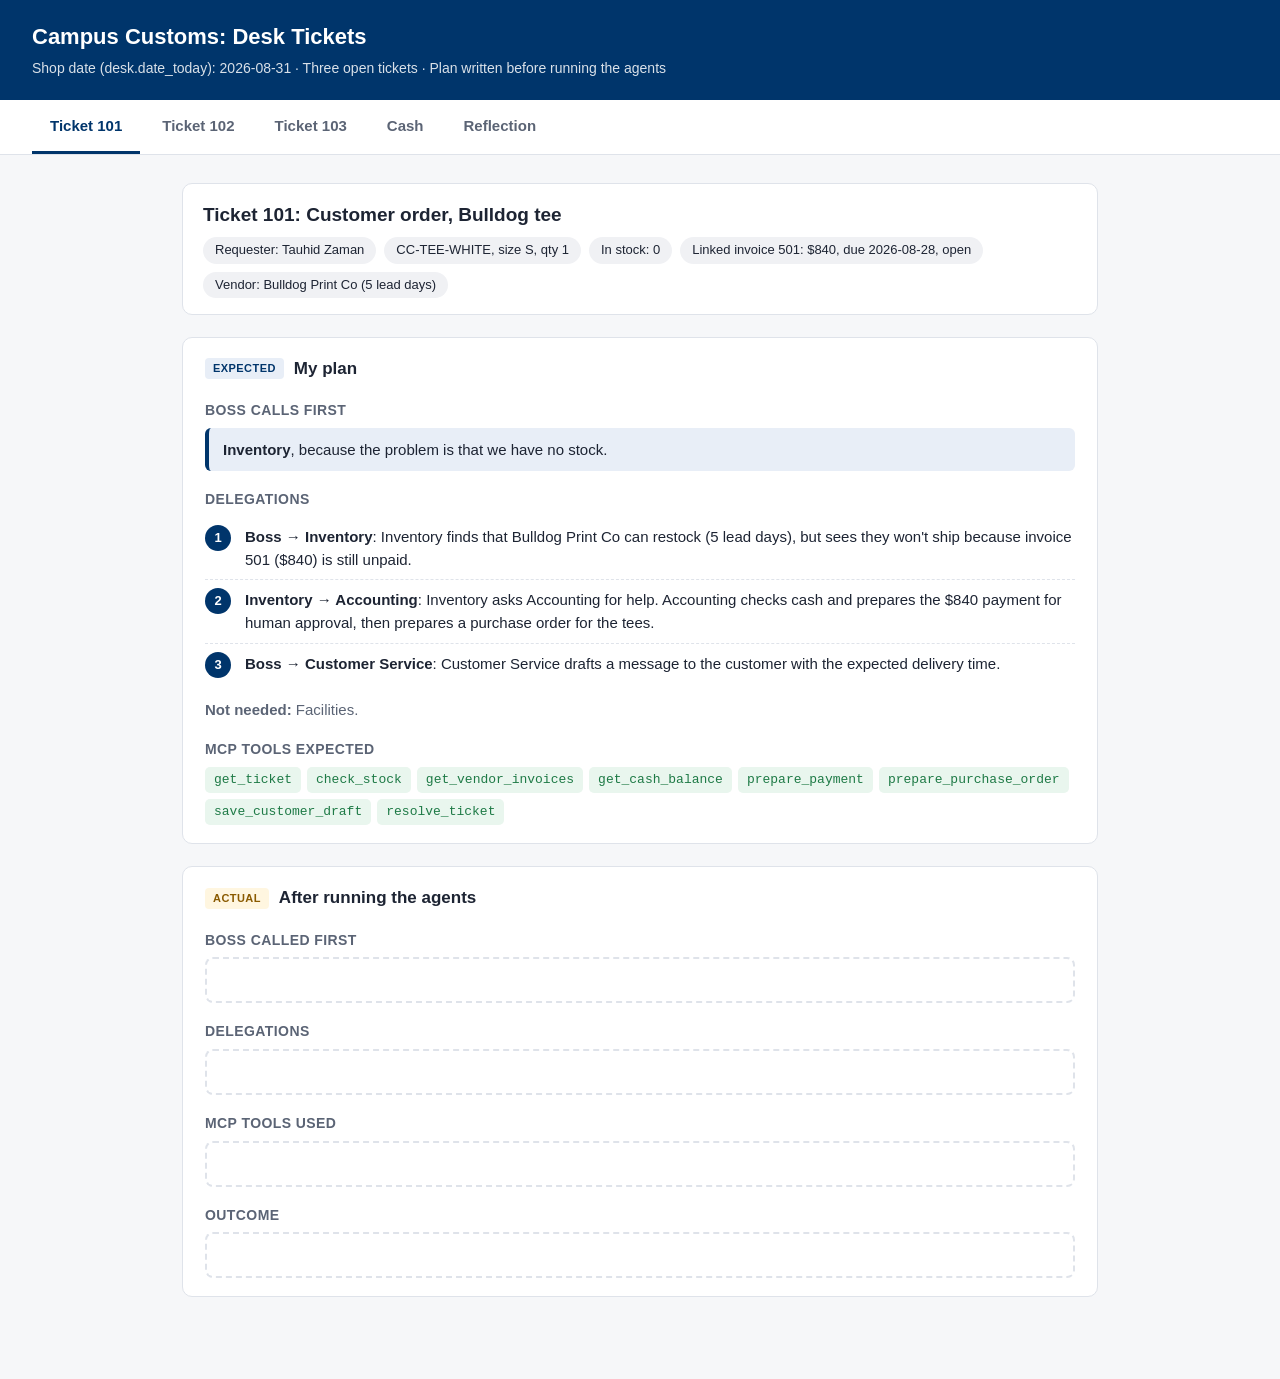
==== output/desk_tickets.html @ 5c773a3f "Problem 6: desk_tickets.html with expected plans for tickets 101-103 Co-Authored-By: Claude Opus 5.5" ====
<!DOCTYPE html>
<html lang="en">
<head>
<meta charset="utf-8">
<meta name="viewport" content="width=device-width, initial-scale=1">
<title>Campus Customs: Desk Tickets</title>
<style>
  :root {
    --bg: #f6f7f9; --card: #fff; --ink: #1d2433; --muted: #5b6475; --line: #dfe3ea;
    --blue: #00356b; --blue-soft: #e8eef7; --green-soft: #e9f6ee; --green: #1e7a46;
    --amber-soft: #fff6e0; --amber: #8a5a00; --gray-soft: #f0f1f4;
  }
  * { box-sizing: border-box; }
  body { margin: 0; font: 15px/1.55 -apple-system, BlinkMacSystemFont, "Segoe UI", Roboto, Helvetica, Arial, sans-serif; background: var(--bg); color: var(--ink); }
  header { background: var(--blue); color: #fff; padding: 20px 32px; }
  header h1 { margin: 0; font-size: 22px; }
  header p { margin: 4px 0 0; opacity: .85; font-size: 14px; }
  nav { display: flex; gap: 4px; padding: 0 32px; background: var(--card); border-bottom: 1px solid var(--line); position: sticky; top: 0; }
  nav button { border: 0; background: none; padding: 14px 18px; font: inherit; font-weight: 600; color: var(--muted); cursor: pointer; border-bottom: 3px solid transparent; }
  nav button:hover { color: var(--ink); }
  nav button[aria-selected="true"] { color: var(--blue); border-bottom-color: var(--blue); }
  main { max-width: 980px; margin: 0 auto; padding: 28px 32px 60px; }
  .panel { display: none; }
  .panel.active { display: block; }
  .summary { background: var(--card); border: 1px solid var(--line); border-radius: 10px; padding: 16px 20px; margin-bottom: 22px; }
  .summary h2 { margin: 0 0 8px; font-size: 19px; }
  .facts { display: flex; flex-wrap: wrap; gap: 8px; margin: 0; padding: 0; list-style: none; }
  .facts li { background: var(--gray-soft); border-radius: 999px; padding: 3px 12px; font-size: 13px; }
  section.block { background: var(--card); border: 1px solid var(--line); border-radius: 10px; padding: 18px 22px; margin-bottom: 22px; }
  section.block > h3 { margin: 0 0 12px; font-size: 17px; display: flex; align-items: center; gap: 10px; }
  .tag { font-size: 11px; font-weight: 700; letter-spacing: .04em; text-transform: uppercase; padding: 2px 8px; border-radius: 4px; }
  .tag.expected { background: var(--blue-soft); color: var(--blue); }
  .tag.actual { background: var(--amber-soft); color: var(--amber); }
  h4 { margin: 18px 0 6px; font-size: 14px; color: var(--muted); text-transform: uppercase; letter-spacing: .03em; }
  .first-call { background: var(--blue-soft); border-left: 4px solid var(--blue); padding: 10px 14px; border-radius: 6px; }
  ol.flow { margin: 0; padding-left: 0; list-style: none; counter-reset: step; }
  ol.flow li { counter-increment: step; position: relative; padding: 8px 0 8px 40px; border-bottom: 1px dashed var(--line); }
  ol.flow li:last-child { border-bottom: 0; }
  ol.flow li::before { content: counter(step); position: absolute; left: 0; top: 8px; width: 26px; height: 26px; border-radius: 50%; background: var(--blue); color: #fff; font-size: 13px; font-weight: 700; display: grid; place-items: center; }
  .hand { font-weight: 700; white-space: nowrap; }
  .tools { display: flex; flex-wrap: wrap; gap: 6px; }
  .tools code { background: var(--green-soft); color: var(--green); padding: 3px 9px; border-radius: 5px; font-size: 13px; }
  .tools code.maybe { background: var(--gray-soft); color: var(--muted); border: 1px dashed #b9bfca; }
  .not-needed { color: var(--muted); }
  .empty { border: 2px dashed var(--line); border-radius: 8px; padding: 14px 16px; color: var(--muted); min-height: 46px; }
  .coming { text-align: center; padding: 70px 20px; color: var(--muted); background: var(--card); border: 2px dashed var(--line); border-radius: 10px; font-size: 17px; }
</style>
</head>
<body>
<header>
  <h1>Campus Customs: Desk Tickets</h1>
  <p>Shop date (desk.date_today): 2026-08-31 · Three open tickets · Plan written before running the agents</p>
</header>

<nav role="tablist">
  <button role="tab" data-tab="t101" aria-selected="true">Ticket 101</button>
  <button role="tab" data-tab="t102" aria-selected="false">Ticket 102</button>
  <button role="tab" data-tab="t103" aria-selected="false">Ticket 103</button>
  <button role="tab" data-tab="cash" aria-selected="false">Cash</button>
  <button role="tab" data-tab="reflection" aria-selected="false">Reflection</button>
</nav>

<main>

<!-- ============================== TICKET 101 ============================== -->
<div class="panel active" id="t101" role="tabpanel">
  <div class="summary">
    <h2>Ticket 101: Customer order, Bulldog tee</h2>
    <ul class="facts">
      <li>Requester: Tauhid Zaman</li>
      <li>CC-TEE-WHITE, size S, qty 1</li>
      <li>In stock: 0</li>
      <li>Linked invoice 501: $840, due 2026-08-28, open</li>
      <li>Vendor: Bulldog Print Co (5 lead days)</li>
    </ul>
  </div>

  <section class="block">
    <h3><span class="tag expected">Expected</span> My plan</h3>

    <h4>Boss calls first</h4>
    <div class="first-call"><strong>Inventory</strong>, because the problem is that we have no stock.</div>

    <h4>Delegations</h4>
    <ol class="flow">
      <li><span class="hand">Boss → Inventory</span>: Inventory finds that Bulldog Print Co can restock (5 lead days), but sees they won't ship because invoice 501 ($840) is still unpaid.</li>
      <li><span class="hand">Inventory → Accounting</span>: Inventory asks Accounting for help. Accounting checks cash and prepares the $840 payment for human approval, then prepares a purchase order for the tees.</li>
      <li><span class="hand">Boss → Customer Service</span>: Customer Service drafts a message to the customer with the expected delivery time.</li>
    </ol>
    <p class="not-needed"><strong>Not needed:</strong> Facilities.</p>

    <h4>MCP tools expected</h4>
    <div class="tools">
      <code>get_ticket</code><code>check_stock</code><code>get_vendor_invoices</code><code>get_cash_balance</code><code>prepare_payment</code><code>prepare_purchase_order</code><code>save_customer_draft</code><code>resolve_ticket</code>
    </div>
  </section>

  <section class="block">
    <h3><span class="tag actual">Actual</span> After running the agents</h3>
    <h4>Boss called first</h4><div class="empty"></div>
    <h4>Delegations</h4><div class="empty"></div>
    <h4>MCP tools used</h4><div class="empty"></div>
    <h4>Outcome</h4><div class="empty"></div>
  </section>
</div>

<!-- ============================== TICKET 102 ============================== -->
<div class="panel" id="t102" role="tabpanel">
  <div class="summary">
    <h2>Ticket 102: Rent notice</h2>
    <ul class="facts">
      <li>Requester: Elm City Properties</li>
      <li>Lease 1: Chapel Street shop</li>
      <li>Rent: $2,400</li>
      <li>Due: 2026-09-02</li>
      <li>Checking: $3,400</li>
    </ul>
  </div>

  <section class="block">
    <h3><span class="tag expected">Expected</span> My plan</h3>

    <h4>Boss calls first</h4>
    <div class="first-call"><strong>Facilities</strong>, because rent is a lease issue.</div>

    <h4>Delegations</h4>
    <ol class="flow">
      <li><span class="hand">Boss → Facilities</span>: Facilities checks the lease and compares the due date to desk.date_today to see if it's overdue.</li>
      <li><span class="hand">Facilities → Accounting</span>: Facilities asks Accounting to pay. Accounting checks that checking ($3,400) covers it and prepares the $2,400 payment for human approval.</li>
    </ol>
    <p class="not-needed"><strong>Not needed:</strong> Inventory and Customer Service, since the landlord isn't a customer.</p>

    <h4>MCP tools expected</h4>
    <div class="tools">
      <code>get_ticket</code><code>get_desk_date</code><code>get_lease</code><code>get_cash_balance</code><code>prepare_payment</code><code>resolve_ticket</code>
    </div>
  </section>

  <section class="block">
    <h3><span class="tag actual">Actual</span> After running the agents</h3>
    <h4>Boss called first</h4><div class="empty"></div>
    <h4>Delegations</h4><div class="empty"></div>
    <h4>MCP tools used</h4><div class="empty"></div>
    <h4>Outcome</h4><div class="empty"></div>
  </section>
</div>

<!-- ============================== TICKET 103 ============================== -->
<div class="panel" id="t103" role="tabpanel">
  <div class="summary">
    <h2>Ticket 103: Price override, bulk hoodie discount</h2>
    <ul class="facts">
      <li>Requester: Yale AI Club</li>
      <li>CC-HOOD-NAVY, size M, qty 20</li>
      <li>In stock: 8 (12 short)</li>
      <li>Unit cost $22 · List $58</li>
    </ul>
  </div>

  <section class="block">
    <h3><span class="tag expected">Expected</span> My plan</h3>

    <h4>Boss calls first</h4>
    <div class="first-call"><strong>Inventory</strong>, because we can't promise a price before knowing we can fill the order.</div>

    <h4>Delegations</h4>
    <ol class="flow">
      <li><span class="hand">Boss → Inventory</span>: Inventory finds we're 12 short and checks which vendor can restock.</li>
      <li><span class="hand">Inventory (or Boss) → Accounting</span>: Accounting checks the margin on the requested discount against the $22 cost, and whether we have cash for 12 more (about $264), which may be tight after rent and the invoice.</li>
      <li><span class="hand">Boss decides</span>: Boss makes the final call.</li>
      <li><span class="hand">Boss → Customer Service</span>: Customer Service drafts a reply to the customer: approve, counteroffer, or a partial order of 8 now.</li>
    </ol>
    <p class="not-needed"><strong>Not needed:</strong> Facilities.</p>

    <h4>MCP tools expected</h4>
    <div class="tools">
      <code>get_ticket</code><code>check_stock</code><code>get_vendor_invoices</code><code>get_cash_balance</code><code class="maybe" title="Only if the Boss approves restocking">prepare_purchase_order (maybe)</code><code>save_customer_draft</code><code>resolve_ticket</code>
    </div>
  </section>

  <section class="block">
    <h3><span class="tag actual">Actual</span> After running the agents</h3>
    <h4>Boss called first</h4><div class="empty"></div>
    <h4>Delegations</h4><div class="empty"></div>
    <h4>MCP tools used</h4><div class="empty"></div>
    <h4>Outcome</h4><div class="empty"></div>
  </section>
</div>

<!-- ============================== CASH / REFLECTION ============================== -->
<div class="panel" id="cash" role="tabpanel">
  <div class="coming">Cash: coming later.</div>
</div>

<div class="panel" id="reflection" role="tabpanel">
  <div class="coming">Reflection: coming later.</div>
</div>

</main>

<script>
  const tabs = document.querySelectorAll('nav button');
  function show(id) {
    tabs.forEach(b => b.setAttribute('aria-selected', b.dataset.tab === id));
    document.querySelectorAll('.panel').forEach(p => p.classList.toggle('active', p.id === id));
    history.replaceState(null, '', '#' + id);
  }
  tabs.forEach(b => b.addEventListener('click', () => show(b.dataset.tab)));
  if (location.hash && document.getElementById(location.hash.slice(1))) show(location.hash.slice(1));
</script>
</body>
</html>
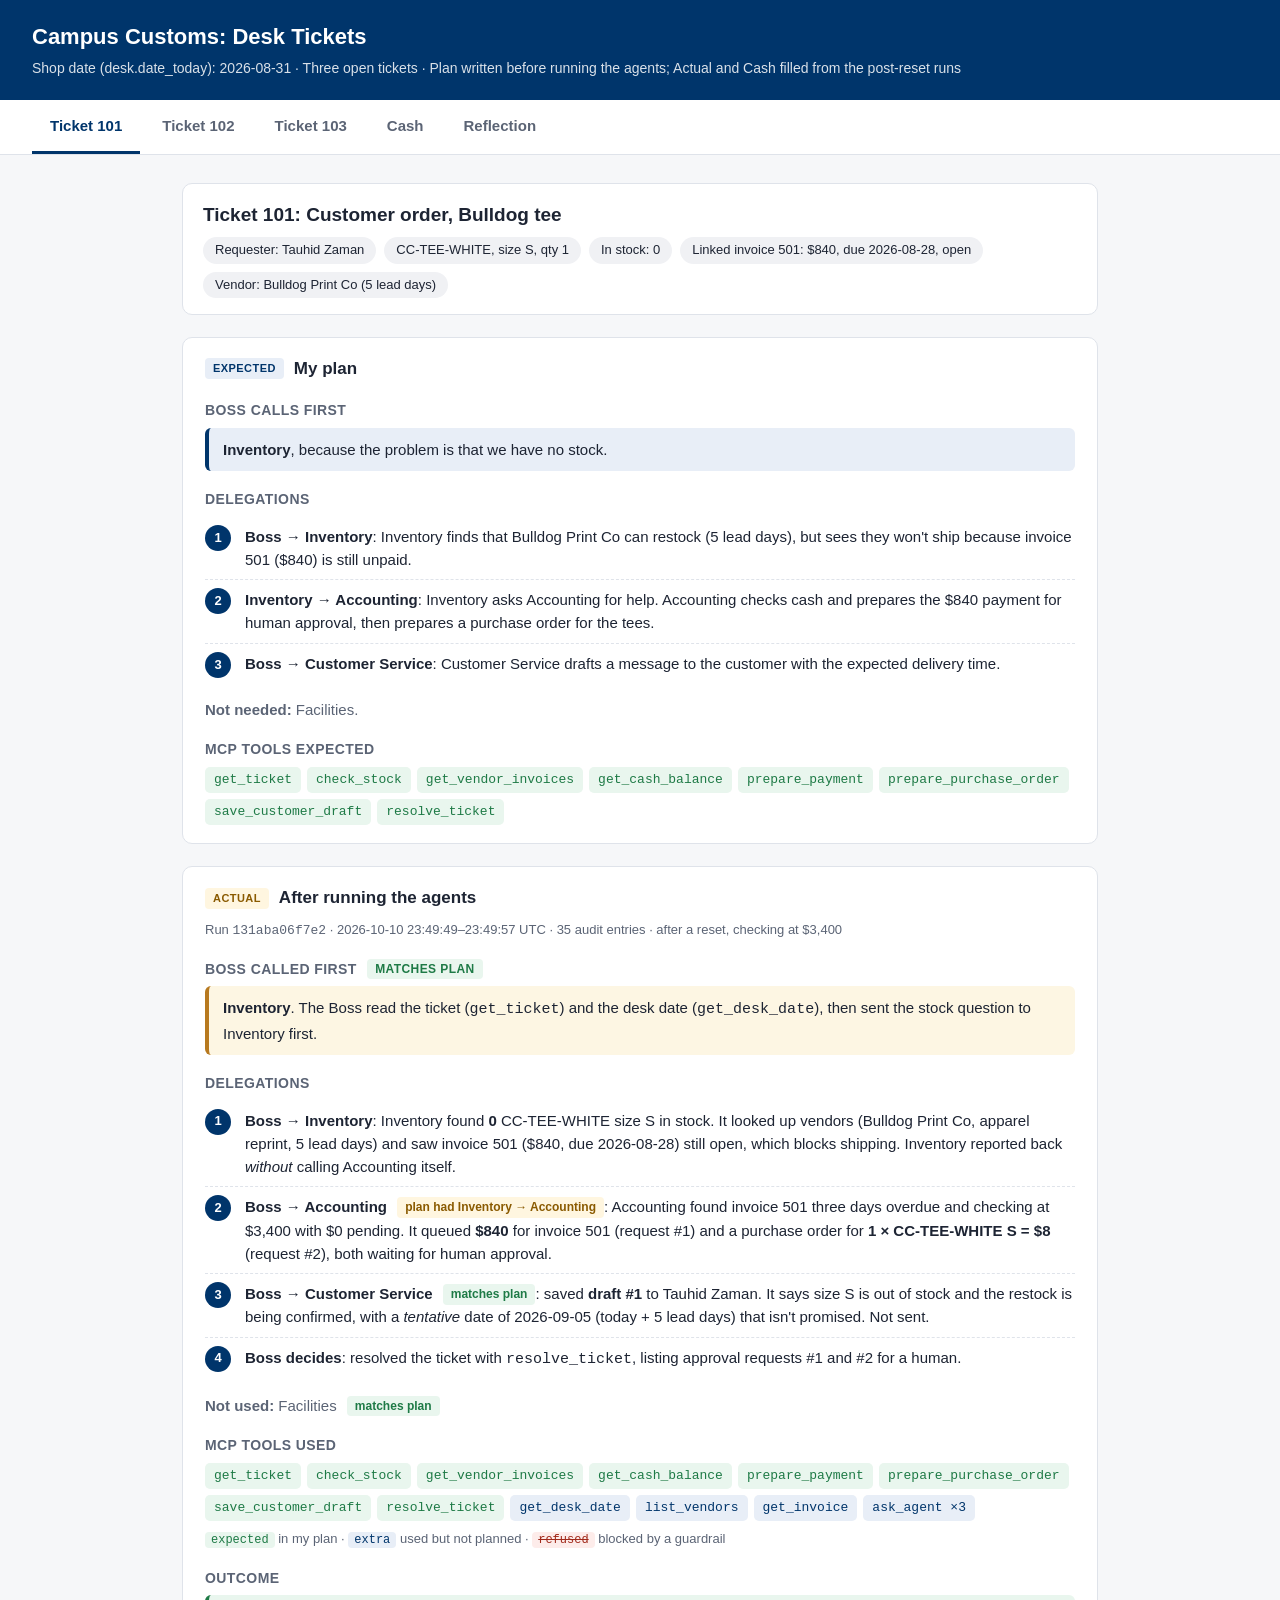
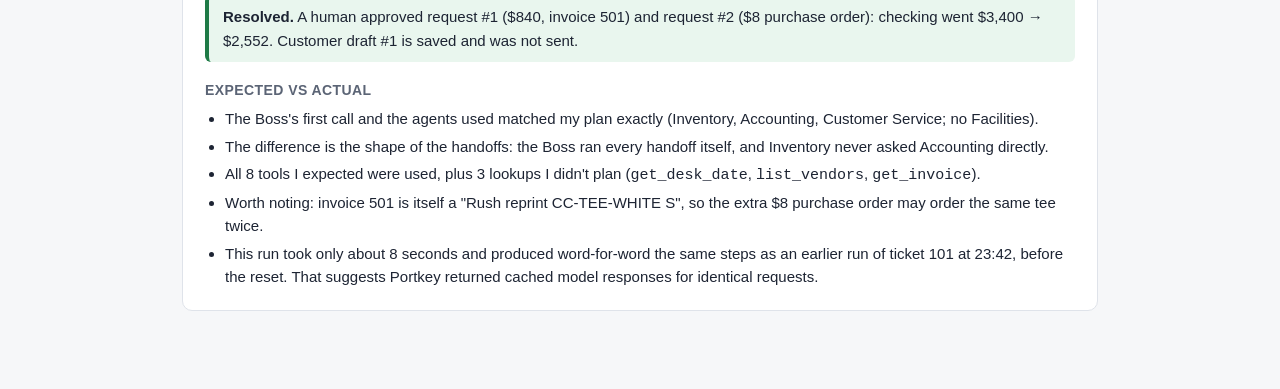
==== commit b8e5d00a: "Problem 9: actual runs, cash ledger, resolved tickets and board, final harness Co-Authored-By: Claud" ====
--- a/output/desk_tickets.html
+++ b/output/desk_tickets.html
@@ -44,12 +44,39 @@
   .not-needed { color: var(--muted); }
   .empty { border: 2px dashed var(--line); border-radius: 8px; padding: 14px 16px; color: var(--muted); min-height: 46px; }
   .coming { text-align: center; padding: 70px 20px; color: var(--muted); background: var(--card); border: 2px dashed var(--line); border-radius: 10px; font-size: 17px; }
+  .first-call.actual { background: #fdf6e3; border-left-color: #b7791f; }
+  .match { display: inline-block; font-size: 12px; font-weight: 700; padding: 1px 8px; border-radius: 4px; margin-left: 6px; vertical-align: 1px; }
+  .match.same { background: var(--green-soft); color: var(--green); }
+  .match.diff { background: var(--amber-soft); color: var(--amber); }
+  ol.flow ol.sub { list-style: none; padding: 6px 0 0 18px; margin: 6px 0 0; border-left: 2px solid var(--line); }
+  ol.flow ol.sub li { padding: 4px 0; border: 0; }
+  ol.flow ol.sub li::before { display: none; }
+  .tools code.extra { background: var(--blue-soft); color: var(--blue); }
+  .tools code.refused { background: #fdecea; color: #a12a1b; text-decoration: line-through; }
+  .key { font-size: 13px; color: var(--muted); margin-top: 8px; }
+  .key code { font-size: 12px; padding: 1px 6px; border-radius: 4px; }
+  .outcome { background: var(--green-soft); border-left: 4px solid var(--green); padding: 10px 14px; border-radius: 6px; }
+  .compare { margin: 0; padding-left: 20px; }
+  .compare li { margin: 4px 0; }
+  .runmeta { font-size: 13px; color: var(--muted); margin: -4px 0 6px; }
+  table.ledger { width: 100%; border-collapse: collapse; font-variant-numeric: tabular-nums; }
+  table.ledger th, table.ledger td { text-align: left; padding: 10px 12px; border-bottom: 1px solid var(--line); vertical-align: top; }
+  table.ledger th { font-size: 12px; text-transform: uppercase; letter-spacing: .04em; color: var(--muted); }
+  table.ledger td.num, table.ledger th.num { text-align: right; white-space: nowrap; }
+  table.ledger tr.start td, table.ledger tr.end td { font-weight: 700; background: var(--blue-soft); }
+  table.ledger tr.zero td { color: var(--muted); }
+  .neg { color: #a12a1b; }
+  .bignum { font-size: 44px; font-weight: 800; letter-spacing: -1px; color: var(--blue); line-height: 1; }
+  .cash-head { display: flex; gap: 40px; align-items: flex-end; flex-wrap: wrap; }
+  .cash-head div span { display: block; font-size: 12px; text-transform: uppercase; letter-spacing: .05em; color: var(--muted); margin-bottom: 6px; }
+  .check { background: var(--green-soft); border-radius: 8px; padding: 12px 16px; font-size: 14px; }
+  .check code { background: #fff; padding: 1px 6px; border-radius: 4px; }
 </style>
 </head>
 <body>
 <header>
   <h1>Campus Customs: Desk Tickets</h1>
-  <p>Shop date (desk.date_today): 2026-08-31 · Three open tickets · Plan written before running the agents</p>
+  <p>Shop date (desk.date_today): 2026-08-31 · Three open tickets · Plan written before running the agents; Actual and Cash filled from the post-reset runs</p>
 </header>
 
 <nav role="tablist">
@@ -97,10 +124,36 @@
 
   <section class="block">
     <h3><span class="tag actual">Actual</span> After running the agents</h3>
-    <h4>Boss called first</h4><div class="empty"></div>
-    <h4>Delegations</h4><div class="empty"></div>
-    <h4>MCP tools used</h4><div class="empty"></div>
-    <h4>Outcome</h4><div class="empty"></div>
+    <p class="runmeta">Run <code>131aba06f7e2</code> · 2026-10-10 23:49:49–23:49:57 UTC · 35 audit entries · after a reset, checking at $3,400</p>
+    <h4>Boss called first <span class="match same">matches plan</span></h4>
+    <div class="first-call actual"><strong>Inventory</strong>. The Boss read the ticket (<code>get_ticket</code>) and the desk date (<code>get_desk_date</code>), then sent the stock question to Inventory first.</div>
+
+    <h4>Delegations</h4>
+    <ol class="flow">
+      <li><span class="hand">Boss → Inventory</span>: Inventory found <strong>0</strong> CC-TEE-WHITE size S in stock. It looked up vendors (Bulldog Print Co, apparel reprint, 5 lead days) and saw invoice 501 ($840, due 2026-08-28) still open, which blocks shipping. Inventory reported back <em>without</em> calling Accounting itself.</li>
+      <li><span class="hand">Boss → Accounting</span> <span class="match diff">plan had Inventory → Accounting</span>: Accounting found invoice 501 three days overdue and checking at $3,400 with $0 pending. It queued <strong>$840</strong> for invoice 501 (request #1) and a purchase order for <strong>1 × CC-TEE-WHITE S = $8</strong> (request #2), both waiting for human approval.</li>
+      <li><span class="hand">Boss → Customer Service</span> <span class="match same">matches plan</span>: saved <strong>draft #1</strong> to Tauhid Zaman. It says size S is out of stock and the restock is being confirmed, with a <em>tentative</em> date of 2026-09-05 (today + 5 lead days) that isn't promised. Not sent.</li>
+      <li><span class="hand">Boss decides</span>: resolved the ticket with <code>resolve_ticket</code>, listing approval requests #1 and #2 for a human.</li>
+    </ol>
+    <p class="not-needed"><strong>Not used:</strong> Facilities <span class="match same">matches plan</span></p>
+
+    <h4>MCP tools used</h4>
+    <div class="tools">
+      <code>get_ticket</code><code>check_stock</code><code>get_vendor_invoices</code><code>get_cash_balance</code><code>prepare_payment</code><code>prepare_purchase_order</code><code>save_customer_draft</code><code>resolve_ticket</code><code class="extra">get_desk_date</code><code class="extra">list_vendors</code><code class="extra">get_invoice</code><code class="extra">ask_agent ×3</code>
+    </div>
+    <p class="key"><code style="background:var(--green-soft);color:var(--green)">expected</code> in my plan · <code class="extra" style="background:var(--blue-soft);color:var(--blue)">extra</code> used but not planned · <code style="background:#fdecea;color:#a12a1b;text-decoration:line-through">refused</code> blocked by a guardrail</p>
+
+    <h4>Outcome</h4>
+    <div class="outcome"><strong>Resolved.</strong> A human approved request #1 ($840, invoice 501) and request #2 ($8 purchase order): checking went $3,400 → $2,552. Customer draft #1 is saved and was not sent.</div>
+
+    <h4>Expected vs actual</h4>
+    <ul class="compare">
+      <li>The Boss's first call and the agents used matched my plan exactly (Inventory, Accounting, Customer Service; no Facilities).</li>
+      <li>The difference is the shape of the handoffs: the Boss ran every handoff itself, and Inventory never asked Accounting directly.</li>
+      <li>All 8 tools I expected were used, plus 3 lookups I didn't plan (<code>get_desk_date</code>, <code>list_vendors</code>, <code>get_invoice</code>).</li>
+      <li>Worth noting: invoice 501 is itself a "Rush reprint CC-TEE-WHITE S", so the extra $8 purchase order may order the same tee twice.</li>
+      <li>This run took only about 8 seconds and produced word-for-word the same steps as an earlier run of ticket 101 at 23:42, before the reset. That suggests Portkey returned cached model responses for identical requests.</li>
+    </ul>
   </section>
 </div>
 
@@ -138,10 +191,33 @@
 
   <section class="block">
     <h3><span class="tag actual">Actual</span> After running the agents</h3>
-    <h4>Boss called first</h4><div class="empty"></div>
-    <h4>Delegations</h4><div class="empty"></div>
-    <h4>MCP tools used</h4><div class="empty"></div>
-    <h4>Outcome</h4><div class="empty"></div>
+    <p class="runmeta">Run <code>a41472b4caf2</code> · 2026-10-10 23:51:33–23:52:04 UTC · 25 audit entries · checking at $2,552 after the ticket 101 approvals</p>
+    <h4>Boss called first <span class="match same">matches plan</span></h4>
+    <div class="first-call actual"><strong>Facilities</strong>. After <code>get_ticket</code> and <code>get_desk_date</code>, the Boss asked Facilities to confirm the lease, because rent is a lease issue.</div>
+
+    <h4>Delegations</h4>
+    <ol class="flow">
+      <li><span class="hand">Boss → Facilities</span>: Facilities read lease 1 (Elm City Properties, <strong>$2,400</strong>, due <strong>2026-09-02</strong>) and compared it with desk.date_today 2026-08-31. The rent is due in 2 days, so it isn't overdue. Checking showed $2,552, enough to cover it with $152 left. Facilities recommended that Accounting queue the payment, but didn't ask Accounting itself.</li>
+      <li><span class="hand">Boss → Accounting</span> <span class="match diff">plan had Facilities → Accounting</span>: Accounting re-checked cash ($2,552, $0 pending) and the lease, then queued <strong>$2,400</strong> rent for lease 1 (request #3) for human approval. $152 would be left after it.</li>
+      <li><span class="hand">Boss decides</span>: resolved the ticket, listing request #3 for a human.</li>
+    </ol>
+    <p class="not-needed"><strong>Not used:</strong> Inventory and Customer Service <span class="match same">matches plan</span></p>
+
+    <h4>MCP tools used</h4>
+    <div class="tools">
+      <code>get_ticket</code><code>get_desk_date</code><code>get_lease</code><code>get_cash_balance</code><code>prepare_payment</code><code>resolve_ticket</code><code class="extra">ask_agent ×2</code>
+    </div>
+    <p class="key"><code style="background:var(--green-soft);color:var(--green)">expected</code> in my plan · <code class="extra" style="background:var(--blue-soft);color:var(--blue)">extra</code> used but not planned · <code style="background:#fdecea;color:#a12a1b;text-decoration:line-through">refused</code> blocked by a guardrail</p>
+
+    <h4>Outcome</h4>
+    <div class="outcome"><strong>Resolved.</strong> A human approved request #3 ($2,400 rent to Elm City Properties): checking went $2,552 → $152, and the lease's next due date moved to 2026-10-02. Nothing was sent to the landlord.</div>
+
+    <h4>Expected vs actual</h4>
+    <ul class="compare">
+      <li>The closest match to my plan. Same first call, same two specialists, and exactly the six tools I listed, with nothing extra.</li>
+      <li>The only difference: the Boss, not Facilities, handed the payment to Accounting.</li>
+      <li>The overdue check came out as I expected: due 09-02 vs. today 08-31, so it's due in 2 days and not overdue.</li>
+    </ul>
   </section>
 </div>
 
@@ -180,16 +256,76 @@
 
   <section class="block">
     <h3><span class="tag actual">Actual</span> After running the agents</h3>
-    <h4>Boss called first</h4><div class="empty"></div>
-    <h4>Delegations</h4><div class="empty"></div>
-    <h4>MCP tools used</h4><div class="empty"></div>
-    <h4>Outcome</h4><div class="empty"></div>
+    <p class="runmeta">Run <code>d24273839db7</code> · 2026-10-10 23:52:22–23:53:39 UTC · 44 audit entries · checking at $152 after the ticket 101 and 102 approvals</p>
+    <h4>Boss called first <span class="match same">matches plan</span></h4>
+    <div class="first-call actual"><strong>Inventory</strong>. After <code>get_ticket</code> and <code>get_desk_date</code>, the Boss checked stock before talking price, since we can't promise a price without knowing we can fill the order.</div>
+
+    <h4>Delegations</h4>
+    <ol class="flow">
+      <li><span class="hand">Boss → Inventory</span>: <strong>8</strong> CC-HOOD-NAVY size M in stock ($22 cost, $58 list), so we're <strong>12 short</strong>. Bulldog Print Co can restock in 5 days and now has no open invoices (501 was paid), so the earliest restock is 2026-09-05.</li>
+      <li><span class="hand">Boss → Accounting</span> <span class="match same">matches plan (Boss route)</span>: Accounting found checking at <strong>$152</strong> with $0 pending.
+        <ol class="sub">
+          <li><span class="hand">Accounting → Inventory</span> <span class="match diff">not in plan</span>: re-confirmed the vendor and lead time for the 12-unit shortfall (two levels deep).</li>
+        </ol>
+        It then tried a purchase order for 12 × $22 = <strong>$264</strong>, which was <strong>refused: not enough cash</strong>. It set the lowest price that keeps a 40% margin at <strong>$36.67</strong> per hoodie ($14.67 margin on $22 cost).</li>
+      <li><span class="hand">Boss decides</span>: offer 8 now, or all 20 after the restock, at $36.67 each, subject to confirmation.</li>
+      <li><span class="hand">Boss → Customer Service</span> <span class="match same">matches plan</span>: saved <strong>draft #2</strong> to Yale AI Club: 8 available now, 12 expected by 2026-09-05, and a proposed $36.67 per hoodie "still being confirmed". Not sent.</li>
+    </ol>
+    <p class="not-needed"><strong>Not used:</strong> Facilities <span class="match same">matches plan</span></p>
+
+    <h4>MCP tools used</h4>
+    <div class="tools">
+      <code>get_ticket</code><code>check_stock</code><code>get_vendor_invoices</code><code>get_cash_balance</code><code class="refused">prepare_purchase_order</code><code>save_customer_draft</code><code>resolve_ticket</code><code class="extra">get_desk_date</code><code class="extra">list_vendors</code><code class="extra">ask_agent ×4</code>
+    </div>
+    <p class="key"><code style="background:var(--green-soft);color:var(--green)">expected</code> in my plan · <code class="extra" style="background:var(--blue-soft);color:var(--blue)">extra</code> used but not planned · <code style="background:#fdecea;color:#a12a1b;text-decoration:line-through">refused</code> blocked by a guardrail</p>
+
+    <h4>Outcome</h4>
+    <div class="outcome"><strong>Resolved, with no money moved.</strong> The $264 restock was blocked by the cash guardrail, so no approval request was created, and checking stayed at $152. Customer draft #2 is saved and was not sent.</div>
+
+    <h4>Expected vs actual</h4>
+    <ul class="compare">
+      <li>The first call, the agents used and the final reply matched my plan. My "may be tight after rent and the invoice" turned out right: only $152 was left, so the $264 order was refused.</li>
+      <li>The difference: Accounting asked Inventory again (a two-level handoff), repeating a lookup Inventory had already done for the Boss.</li>
+      <li>Worth noting: the draft says the other 12 are "expected by September 5" even though the restock order couldn't be placed. And $36.67 is the <em>lowest</em> acceptable price (37% off list), offered as the proposed price rather than as a floor to negotiate from.</li>
+    </ul>
   </section>
 </div>
 
 <!-- ============================== CASH / REFLECTION ============================== -->
 <div class="panel" id="cash" role="tabpanel">
-  <div class="coming">Cash: coming later.</div>
+  <div class="summary">
+    <h2>Cash: checking account</h2>
+    <div class="cash-head">
+      <div><span>Start (after reset)</span><div class="bignum">$3,400</div></div>
+      <div><span>Paid out</span><div class="bignum neg">−$3,248</div></div>
+      <div><span>End</span><div class="bignum">$152</div></div>
+    </div>
+  </div>
+
+  <section class="block">
+    <h3>How cash changed, ticket by ticket</h3>
+    <p class="runmeta">Agents only <em>queue</em> payments; cash moved only when a human clicked Approve on the board. The approvals happened in this order, before the next ticket ran.</p>
+    <table class="ledger">
+      <thead><tr><th>Ticket</th><th>What moved the cash</th><th>Why</th><th class="num">Amount</th><th class="num">Balance</th></tr></thead>
+      <tbody>
+        <tr class="start"><td>—</td><td>Starting balance after reset</td><td><code>cash_accounts.checking</code></td><td class="num"></td><td class="num">$3,400.00</td></tr>
+        <tr><td>101</td><td>Payment #1: invoice 501 to Bulldog Print Co (approval request #1)</td><td>The overdue $840 rush-reprint invoice was blocking Bulldog from shipping the size S tee.</td><td class="num neg">−$840.00</td><td class="num">$2,560.00</td></tr>
+        <tr><td>101</td><td>Payment #2: purchase order, 1 × CC-TEE-WHITE size S (approval request #2)</td><td>Restock the one tee the customer ordered, priced at unit cost $8.</td><td class="num neg">−$8.00</td><td class="num">$2,552.00</td></tr>
+        <tr><td>102</td><td>Payment #3: rent for lease 1 to Elm City Properties (approval request #3)</td><td>September rent, due 2026-09-02, two days after desk.date_today.</td><td class="num neg">−$2,400.00</td><td class="num">$152.00</td></tr>
+        <tr class="zero"><td>103</td><td>No payment. Purchase order for 12 × CC-HOOD-NAVY M ($264) was <strong>refused</strong></td><td>$264 is more than the $152 available, so <code>prepare_purchase_order</code> refused it before any approval was created.</td><td class="num">$0.00</td><td class="num">$152.00</td></tr>
+        <tr class="end"><td>—</td><td>Ending balance</td><td></td><td class="num">−$3,248.00</td><td class="num">$152.00</td></tr>
+      </tbody>
+    </table>
+  </section>
+
+  <section class="block">
+    <h3>Checked against the database</h3>
+    <div class="check">
+      <p style="margin:0 0 8px"><strong>✓ The ending balance matches.</strong> <code>SELECT balance FROM cash_accounts WHERE name='checking'</code> → <strong>152.0</strong> in <code>data/campus_customs_new.db</code>.</p>
+      <p style="margin:0 0 8px"><strong>✓ The payments table adds up.</strong> Payments 1–3 ($840 invoice 501, $8 purchase order, $2,400 rent), all approved by <code>desk</code> with paid_at 2026-08-31, sum to $3,248, and $3,400 − $3,248 = $152.</p>
+      <p style="margin:0"><strong>✓ Side effects are consistent.</strong> Invoice 501 status is <code>paid</code>, lease 1's next_due moved to <code>2026-10-02</code>, approval requests #1–3 are <code>approved</code>, and none are still pending.</p>
+    </div>
+  </section>
 </div>
 
 <div class="panel" id="reflection" role="tabpanel">
